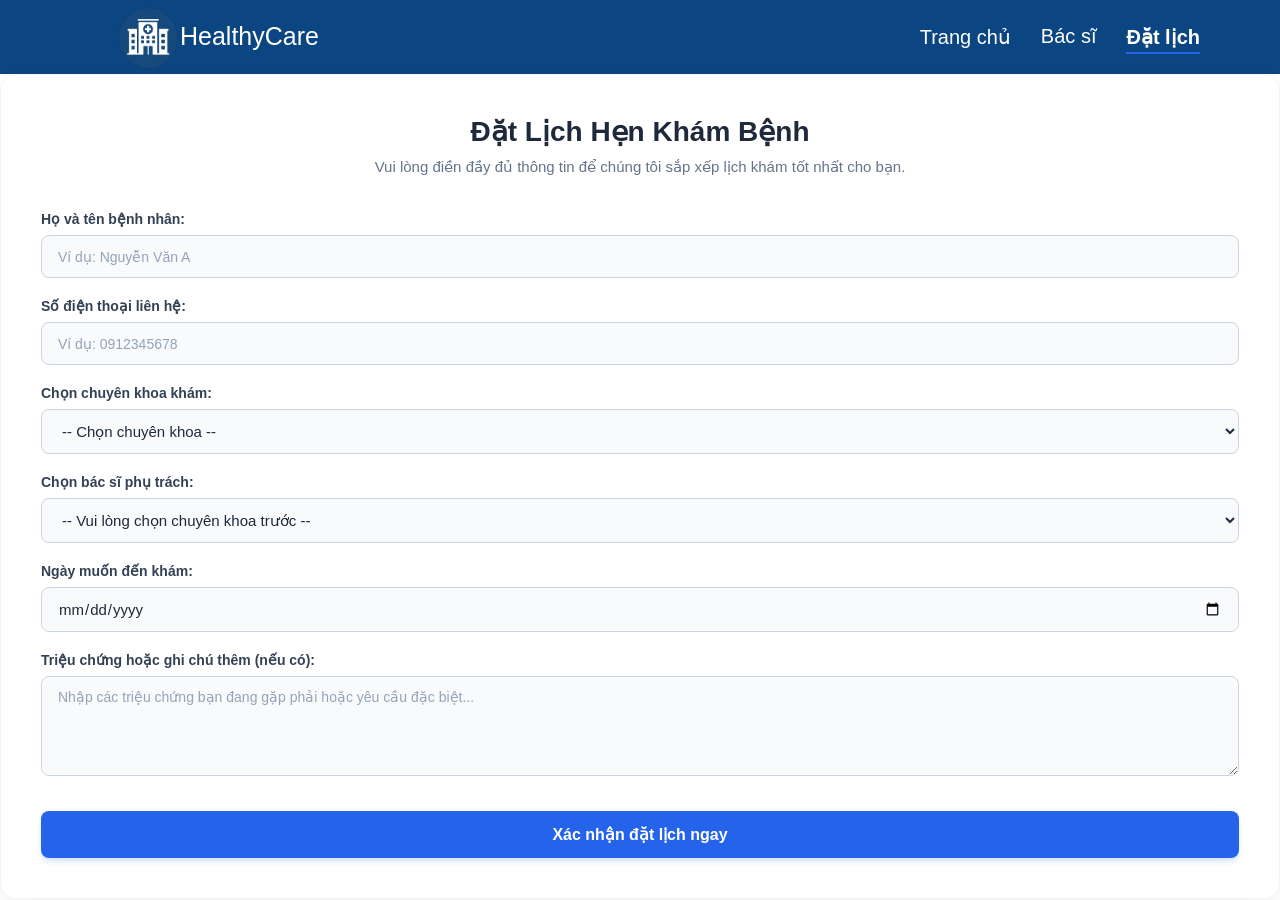
==== book/book.html @ d11d061e "update code" ====
<!doctype html>
<html lang="en">
  <head>
    <meta charset="UTF-8" />
    <meta name="viewport" content="width=device-width, initial-scale=1.0" />
    <title>Đặt lịch ngay</title>
    <link rel="stylesheet" href="../assets/style.css" />
    <link rel="stylesheet" href="./book.css" />
    <link rel="icon" type="image_book/png" href="../img/image_book.png" />
  </head>
  <body>
    <a href="#main-content" class="skip-link">Bỏ qua để đến nội dung chính</a>
    <header class="header">
      <div class="container header-all">
        <div class="header-left">
          <img src="../img/logo.png" alt="HealthyCare Logo" />
          <p>HealthyCare</p>
        </div>

        <nav class="header-right" aria-label="Thanh điều hướng chính">
          <ul class="header-right-menu">
            <li><a href="../index.html">Trang chủ</a></li>
            <li><a href="../layout/doctors.html">Bác sĩ</a></li>
            <li><a href="book.html" class="btn-dat-lich">Đặt lịch</a></li>
          </ul>
        </nav>
      </div>
    </header>

    <main id="main-content">
      <section class="booking-section">
        <h1 class="booking-title">Đặt Lịch Hẹn Khám Bệnh</h1>
        <p class="booking-subtitle">
          Vui lòng điền đầy đủ thông tin để chúng tôi sắp xếp lịch khám tốt nhất
          cho bạn.
        </p>

        <form
          class="booking-form"
          id="main-booking-form"
          action="#"
          method="POST"
        >
          <div class="form-group">
            <label for="fullname">Họ và tên bệnh nhân:</label>
            <input
              type="text"
              id="fullname"
              name="fullname"
              placeholder="Ví dụ: Nguyễn Văn A"
              required
            />
          </div>

          <div class="form-group">
            <label for="phone">Số điện thoại liên hệ:</label>
            <input
              type="tel"
              id="phone"
              name="phone"
              placeholder="Ví dụ: 0912345678"
              required
            />
          </div>

          <div class="form-group">
            <label for="select-khoa">Chọn chuyên khoa khám:</label>
            <select id="select-khoa" name="khoa" required>
              <option value="">-- Chọn chuyên khoa --</option>
              <option value="noi-tong-quat">Chuyên khoa Nội Tổng Quát</option>
              <option value="san-phu-khoa">Chuyên khoa Sản Phụ Khoa</option>
              <option value="tai-mui-hong">Chuyên khoa Tai Mũi Họng</option>
              <option value="rang-ham-mat">Chuyên khoa Răng Hàm Mặt</option>
              <option value="mat">Chuyên khoa Mắt</option>
              <option value="da-lieu">Chuyên khoa Da Liễu</option>
              <option value="tim-mach">Chuyên khoa Tim Mạch</option>
              <option value="co-xuong-khop">Chuyên khoa Cơ Xương Khớp</option>
              <option value="than-kinh">Chuyên khoa Thần Kinh</option>
              <option value="nhi">Chuyên khoa Nhi</option>
            </select>
          </div>

          <div class="form-group">
            <label for="select-doctor">Chọn bác sĩ phụ trách:</label>
            <select id="select-doctor" name="doctor" required>
              <option value="">-- Vui lòng chọn chuyên khoa trước --</option>
            </select>
          </div>

          <div class="form-group">
            <label for="date">Ngày muốn đến khám:</label>
            <input type="date" id="date" name="date" required />
          </div>

          <div class="form-group">
            <label for="note">Triệu chứng hoặc ghi chú thêm (nếu có):</label>
            <textarea
              id="note"
              name="note"
              rows="4"
              placeholder="Nhập các triệu chứng bạn đang gặp phải hoặc yêu cầu đặc biệt..."
            ></textarea>
          </div>
          <div
            id="booking-status"
            class="status-message"
            aria-live="polite"
            style="display: none"
          ></div>
          <button type="submit" class="btn-submit-booking">
            Xác nhận đặt lịch ngay
          </button>
        </form>
      </section>
    </main>
    <script src="../script.js"></script>
  </body>
</html>
---- assets/style.css ----
* {
  margin: 0;
  padding: 0;
  box-sizing: border-box;
}

:root {
  --focus-outline: 3px solid black;
  --focus-bg: yellow;
  --focus-color: black;
  --focus-padding: 3px;
}

/* Khi thẻ menu có thêm class "active", chữ sẽ chuyển màu xanh đậm và đậm lên */
.header-right-menu a.active {
  color: white; /* Thay bằng màu chủ đạo sáng của bạn (ví dụ màu xanh y tế) */
  font-weight: 700; /* Làm chữ đậm lên */
  border-bottom: 2px solid #2563eb; /* Thêm một đường gạch chân nhỏ phía dưới cho đẹp (tùy chọn) */
  padding-bottom: 4px;
}

button:hover {
  cursor: pointer;
}

body {
  font-family: Arial, Helvetica, sans-serif;
}

.header {
  width: 100%;
  background-color: #0b4682;
}

.header-all {
  width: 70rem;
  margin: 0 auto;
  display: flex;
  justify-content: space-between;
  align-items: center;
}

.header-left {
  display: flex;
  align-items: center;
}

.header-left img {
  width: 135px;
  background-color: none;
  margin-right: -2.1875rem;
}

.header-left p {
  color: white;
  font-size: 1.5625rem;
}

.header-right-menu {
  display: flex;
  color: white;
  justify-content: space-around;
  gap: 1.875rem;
}

.header-right-menu li {
  list-style: none;
  font-size: 1.25rem;
}

.header-right a {
  color: white;
  text-decoration: none;
  transition: all 0.2 ease;
}

.header-right-menu a:focus-visible {
  outline: var(--focus-outline);
  background-color: var(--focus-bg);
  color: var(--focus-color);
  padding: var(--focus-padding);
}

.main-content {
  width: 100%;
}

.content-news {
  background-color: #e4f2fd;
  width: 100%;
}

.content-news-all {
  width: 70rem;
  margin: 0 auto;
  display: flex;
  justify-content: space-between;
  align-items: center;
}

.content-news-left {
  margin: 2rem 0;
  width: 60%;
}

.content-news-left-title {
  width: 37.5rem;
  font-size: 50px;
}

.content-news-left-des {
  width: 37.5rem;
  margin-top: 1.25rem;
  margin-bottom: 1.25rem;
  font-size: 1.5625rem;
}

.content-news-btn {
  padding: 0.625rem;
  color: white;
  background-color: #176cbc;
  font-size: 1rem;
}

.content-news-btn:focus-visible {
  background-color: var(--focus-bg);
  padding: var(--focus-padding + 0.625rem);
  color: var(--focus-color);
  outline: var(--focus-outline);
}

.content-news-right {
  width: 40%;
}

.content-news-right img {
  width: 15.9375rem;
  margin-left: 4.375rem;
}

.specialties-section {
  max-width: 1200px;
  margin: 0 auto;
  padding: 60px 20px;
}

#specialties-heading {
  text-align: center;
  font-size: 2rem;
  color: #0f172a;
  margin-bottom: 40px;
}

.specialties-opinion {
  list-style: none;
  padding: 0;

  display: grid;
  grid-template-columns: repeat(3, 1fr);
  gap: 24px;
}

.specialties-opinion li {
  background-color: #ffffff;
  border: 1px solid #e2e8f0;
  border-radius: 8px;
  min-height: 60px;
  display: flex;
}

.specialties-opinion a {
  display: flex;
  align-items: center;
  justify-content: center;
  width: 100%;
  height: 100%;
  padding: 16px;
  color: #1e40af;
  text-decoration: none;
  font-weight: 600;
  text-align: center;
  border-radius: 8px;
  transition: all 0.2s ease;
}

.specialties-opinion a:focus-visible {
  outline: 3px solid black;
  background-color: yellow;
  color: black;
}

footer {
  width: 100%;
  background-color: #0b4682;
  height: 3.125rem;
}

.footer-all {
  width: 70rem;
  margin: 0 auto;
  display: flex;
  justify-content: space-between;
  align-items: center;
}

.footer-left h4,
.footer-right h4 {
  margin-top: 20px;
  color: white;
}

.skip-link {
  position: absolute;
  top: -100px;
  left: 0;
  background: #2563eb;
  color: white;
  padding: 10px 20px;
  z-index: 9999;
  transition: top 0.2s;
}
.skip-link:focus {
  top: 0;
}
---- book/book.css ----
* {
  margin: 0;
  padding: 0;
  box-sizing: border-box;
}

.booking-layout {
  max-width: 800px;
  margin: 60px auto;
  padding: 0 20px;
}

.booking-section {
  background-color: #ffffff;
  padding: 40px;
  border-radius: 16px;
  box-shadow: 0 10px 25px rgba(0, 0, 0, 0.05);
  border: 1px solid #f1f5f9;
}

.booking-title {
  font-size: 28px;
  color: #1e293b;
  margin-bottom: 10px;
  font-weight: 700;
  text-align: center;
}

.booking-subtitle {
  font-size: 15px;
  color: #64748b;
  text-align: center;
  margin-bottom: 35px;
}

.booking-form {
  display: flex;
  flex-direction: column;
  gap: 20px;
}

.form-group {
  display: flex;
  flex-direction: column;
  gap: 8px;
}

.form-group label {
  font-size: 14px;
  font-weight: 600;
  color: #334155;
}

.form-group input[type="text"],
.form-group input[type="tel"],
.form-group input[type="date"],
.form-group select,
.form-group textarea {
  width: 100%;
  padding: 12px 16px;
  font-size: 15px;
  color: #1e293b;
  background-color: #f8fafc;
  border: 1px solid #cbd5e1;
  border-radius: 8px;
  outline: none;
  font-family: inherit;
  transition: all 0.25s ease-in-out;
}

.form-group textarea {
  resize: vertical;
  min-height: 100px;
}

.form-group input:focus,
.form-group select:focus,
.form-group textarea:focus {
  border-color: #2563eb;
  background-color: #ffffff;
  box-shadow: 0 0 0 4px rgba(37, 99, 235, 0.1);
}

.form-group input::placeholder,
.form-group textarea::placeholder {
  color: #94a3b8;
  font-size: 14px;
}

.btn-submit-booking {
  background-color: #2563eb;
  color: #ffffff;
  font-size: 16px;
  font-weight: 600;
  padding: 14px;
  border: none;
  border-radius: 8px;
  cursor: pointer;
  margin-top: 15px;
  box-shadow: 0 4px 6px -1px rgba(37, 99, 235, 0.2);
  transition: all 0.2s ease;
}

.btn-submit-booking:hover {
  background-color: #1d4ed8;
  transform: translateY(-1px);
  box-shadow: 0 10px 15px -3px rgba(37, 99, 235, 0.3);
}

.btn-submit-booking:active {
  transform: translateY(1px);
  box-shadow: 0 4px 6px -1px rgba(37, 99, 235, 0.2);
}

@media (max-width: 600px) {
  .booking-section {
    padding: 24px;
  }
  .booking-title {
    font-size: 24px;
  }
}

.status-message {
  padding: 15px;
  background-color: #dcfce7; /* Nền xanh lá nhạt */
  border: 1px solid #bbf7d0;
  border-radius: 8px;
  color: #166534; /* Chữ xanh đậm */
  font-size: 15px;
  margin-top: 15px;
}
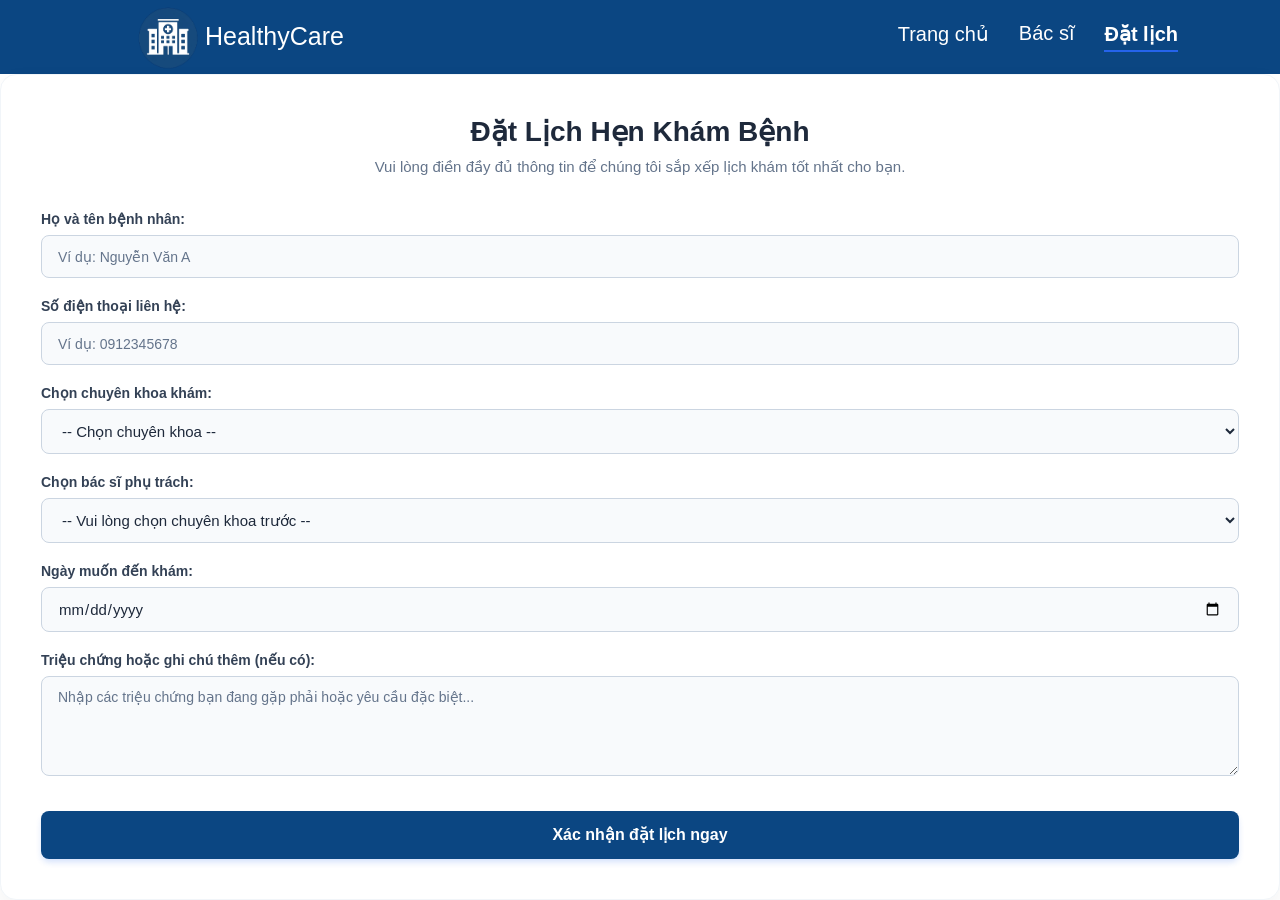
==== commit 24458cee: "6/12" ====
--- a/book/book.html
+++ b/book/book.html
@@ -13,8 +13,10 @@
     <header class="header">
       <div class="container header-all">
         <div class="header-left">
-          <img src="../img/logo.png" alt="HealthyCare Logo" />
-          <p>HealthyCare</p>
+          <a href="../index.html" class="logo-link">
+            <img src="../img/logo.png" alt="HealthyCare Logo" />
+            <p>HealthyCare</p>
+          </a>
         </div>
 
         <nav class="header-right" aria-label="Thanh điều hướng chính">
--- a/assets/style.css
+++ b/assets/style.css
@@ -9,46 +9,53 @@
   --focus-bg: yellow;
   --focus-color: black;
   --focus-padding: 3px;
-}
-
-/* Khi thẻ menu có thêm class "active", chữ sẽ chuyển màu xanh đậm và đậm lên */
-.header-right-menu a.active {
-  color: white; /* Thay bằng màu chủ đạo sáng của bạn (ví dụ màu xanh y tế) */
-  font-weight: 700; /* Làm chữ đậm lên */
-  border-bottom: 2px solid #2563eb; /* Thêm một đường gạch chân nhỏ phía dưới cho đẹp (tùy chọn) */
-  padding-bottom: 4px;
+  --primary-blue: #0b4682;
+  --btn-blue: #176cbc;
+  --btn-hover: #1d4ed8;
+}
+
+body {
+  font-family: Arial, Helvetica, sans-serif;
 }
 
 button:hover {
   cursor: pointer;
 }
 
-body {
-  font-family: Arial, Helvetica, sans-serif;
+.header-all,
+.content-news-all,
+.footer-all {
+  width: 100%;
+  max-width: 70rem;
+  margin: 0 auto;
+  padding: 0 1.25rem;
+  display: flex;
+  justify-content: space-between;
+  align-items: center;
 }
 
 .header {
   width: 100%;
-  background-color: #0b4682;
-}
-
-.header-all {
-  width: 70rem;
-  margin: 0 auto;
-  display: flex;
-  justify-content: space-between;
-  align-items: center;
+  background-color: var(--primary-blue);
 }
 
 .header-left {
   display: flex;
   align-items: center;
+}
+
+.header-left a {
+  text-decoration: none;
+  display: flex;
+  align-items: center;
+  gap: 0.625rem;
 }
 
 .header-left img {
   width: 135px;
-  background-color: none;
-  margin-right: -2.1875rem;
+  height: auto;
+  display: block;
+  margin-right: -40px;
 }
 
 .header-left p {
@@ -58,20 +65,33 @@
 
 .header-right-menu {
   display: flex;
-  color: white;
-  justify-content: space-around;
+  list-style: none;
   gap: 1.875rem;
+  padding: 5px 2px;
 }
 
 .header-right-menu li {
-  list-style: none;
   font-size: 1.25rem;
 }
 
-.header-right a {
+.header-right-menu a {
   color: white;
   text-decoration: none;
-  transition: all 0.2 ease;
+  transition: all 0.2s ease;
+  display: inline-block;
+}
+
+.header-right-menu li a:hover {
+  background-color: #7a99e2;
+  padding: 5px 10px;
+  border-radius: 4px;
+}
+
+.header-right-menu a.active {
+  color: white;
+  font-weight: 700;
+  border-bottom: 2px solid #2563eb;
+  padding-bottom: 4px;
 }
 
 .header-right-menu a:focus-visible {
@@ -90,55 +110,60 @@
   width: 100%;
 }
 
-.content-news-all {
-  width: 70rem;
-  margin: 0 auto;
-  display: flex;
-  justify-content: space-between;
-  align-items: center;
-}
-
 .content-news-left {
   margin: 2rem 0;
-  width: 60%;
+  width: 55%;
 }
 
 .content-news-left-title {
-  width: 37.5rem;
+  width: 100%;
+  max-width: 37.5rem;
   font-size: 50px;
+  overflow-wrap: break-word;
 }
 
 .content-news-left-des {
-  width: 37.5rem;
-  margin-top: 1.25rem;
-  margin-bottom: 1.25rem;
+  width: 100%;
+  max-width: 37.5rem;
+  margin: 1.25rem 0;
   font-size: 1.5625rem;
+  overflow-wrap: break-word;
 }
 
 .content-news-btn {
-  padding: 0.625rem;
-  color: white;
-  background-color: #176cbc;
+  padding: 0.625rem 1.25rem;
+  color: white;
+  background-color: var(--btn-blue);
   font-size: 1rem;
+  border: none;
+  transition: background-color 0.2s;
+}
+
+.content-news-btn:hover {
+  background-color: var(--btn-hover);
 }
 
 .content-news-btn:focus-visible {
+  outline: var(--focus-outline);
   background-color: var(--focus-bg);
-  padding: var(--focus-padding + 0.625rem);
   color: var(--focus-color);
-  outline: var(--focus-outline);
+  padding: calc(var(--focus-padding) + 0.625rem);
 }
 
 .content-news-right {
   width: 40%;
+  display: flex;
+  justify-content: flex-end;
 }
 
 .content-news-right img {
-  width: 15.9375rem;
-  margin-left: 4.375rem;
+  width: 100%;
+  max-width: 15.9375rem;
+  height: auto;
 }
 
 .specialties-section {
+  width: 100%;
   max-width: 1200px;
   margin: 0 auto;
   padding: 60px 20px;
@@ -154,9 +179,8 @@
 .specialties-opinion {
   list-style: none;
   padding: 0;
-
   display: grid;
-  grid-template-columns: repeat(3, 1fr);
+  grid-template-columns: repeat(auto-fit, minmax(280px, 1fr));
   gap: 24px;
 }
 
@@ -165,7 +189,6 @@
   border: 1px solid #e2e8f0;
   border-radius: 8px;
   min-height: 60px;
-  display: flex;
 }
 
 .specialties-opinion a {
@@ -183,29 +206,25 @@
   transition: all 0.2s ease;
 }
 
+.specialties-opinion li a:hover {
+  background-color: #edf0f8;
+}
+
 .specialties-opinion a:focus-visible {
-  outline: 3px solid black;
-  background-color: yellow;
-  color: black;
+  outline: var(--focus-outline);
+  background-color: var(--focus-bg);
+  color: var(--focus-color);
 }
 
 footer {
   width: 100%;
-  background-color: #0b4682;
-  height: 3.125rem;
-}
-
-.footer-all {
-  width: 70rem;
-  margin: 0 auto;
-  display: flex;
-  justify-content: space-between;
-  align-items: center;
+  background-color: var(--primary-blue);
+  min-height: 3.125rem;
 }
 
 .footer-left h4,
 .footer-right h4 {
-  margin-top: 20px;
+  padding: 10px 0;
   color: white;
 }
 
@@ -219,6 +238,30 @@
   z-index: 9999;
   transition: top 0.2s;
 }
+
 .skip-link:focus {
   top: 0;
 }
+
+@media (max-width: 768px) {
+  .header-all,
+  .content-news-all,
+  .footer-all {
+    flex-direction: column;
+    gap: 1.25rem;
+    text-align: center;
+  }
+
+  .content-news-left,
+  .content-news-right {
+    width: 100%;
+    display: flex;
+    flex-direction: column;
+    align-items: center;
+    justify-content: center;
+  }
+
+  .content-news-right img {
+    margin-left: 0;
+  }
+}
--- a/book/book.css
+++ b/book/book.css
@@ -4,10 +4,20 @@
   box-sizing: border-box;
 }
 
+:root {
+  --focus-outline: 3px solid black;
+  --focus-bg: yellow;
+  --focus-color: black;
+  --focus-padding: 3px;
+  /* --primary-blue: #2563eb; */
+  --primary-hover: #1d4ed8;
+}
+
 .booking-layout {
+  width: 100%;
   max-width: 800px;
-  margin: 60px auto;
-  padding: 0 20px;
+  margin: 3.75rem auto;
+  padding: 0 1.25rem;
 }
 
 .booking-section {
@@ -24,6 +34,7 @@
   margin-bottom: 10px;
   font-weight: 700;
   text-align: center;
+  overflow-wrap: break-word;
 }
 
 .booking-subtitle {
@@ -31,6 +42,7 @@
   color: #64748b;
   text-align: center;
   margin-bottom: 35px;
+  overflow-wrap: break-word;
 }
 
 .booking-form {
@@ -63,7 +75,6 @@
   background-color: #f8fafc;
   border: 1px solid #cbd5e1;
   border-radius: 8px;
-  outline: none;
   font-family: inherit;
   transition: all 0.25s ease-in-out;
 }
@@ -76,19 +87,28 @@
 .form-group input:focus,
 .form-group select:focus,
 .form-group textarea:focus {
-  border-color: #2563eb;
+  border-color: var(--primary-blue);
   background-color: #ffffff;
   box-shadow: 0 0 0 4px rgba(37, 99, 235, 0.1);
+  outline: none;
+}
+
+.form-group input:focus-visible,
+.form-group select:focus-visible,
+.form-group textarea:focus-visible {
+  outline: var(--focus-outline) !important;
+  background-color: var(--focus-bg) !important;
+  color: var(--focus-color) !important;
 }
 
 .form-group input::placeholder,
 .form-group textarea::placeholder {
-  color: #94a3b8;
+  color: #64748b;
   font-size: 14px;
 }
 
 .btn-submit-booking {
-  background-color: #2563eb;
+  background-color: var(--primary-blue);
   color: #ffffff;
   font-size: 16px;
   font-weight: 600;
@@ -99,10 +119,11 @@
   margin-top: 15px;
   box-shadow: 0 4px 6px -1px rgba(37, 99, 235, 0.2);
   transition: all 0.2s ease;
+  min-height: 48px;
 }
 
 .btn-submit-booking:hover {
-  background-color: #1d4ed8;
+  background-color: var(--primary-hover);
   transform: translateY(-1px);
   box-shadow: 0 10px 15px -3px rgba(37, 99, 235, 0.3);
 }
@@ -112,21 +133,39 @@
   box-shadow: 0 4px 6px -1px rgba(37, 99, 235, 0.2);
 }
 
-@media (max-width: 600px) {
-  .booking-section {
-    padding: 24px;
-  }
-  .booking-title {
-    font-size: 24px;
-  }
+.btn-submit-booking:focus-visible {
+  outline: var(--focus-outline) !important;
+  background-color: var(--focus-bg) !important;
+  color: var(--focus-color) !important;
+  transform: none;
 }
 
 .status-message {
   padding: 15px;
-  background-color: #dcfce7; /* Nền xanh lá nhạt */
+  background-color: #dcfce7;
   border: 1px solid #bbf7d0;
   border-radius: 8px;
-  color: #166534; /* Chữ xanh đậm */
+  color: #166534;
   font-size: 15px;
   margin-top: 15px;
+  overflow-wrap: break-word;
 }
+
+@media (max-width: 600px) {
+  .booking-layout {
+    margin: 1.5rem auto;
+  }
+
+  .booking-section {
+    padding: 24px 16px;
+    border-radius: 8px;
+  }
+
+  .booking-title {
+    font-size: 24px;
+  }
+
+  .btn-submit-booking {
+    width: 100%;
+  }
+}
